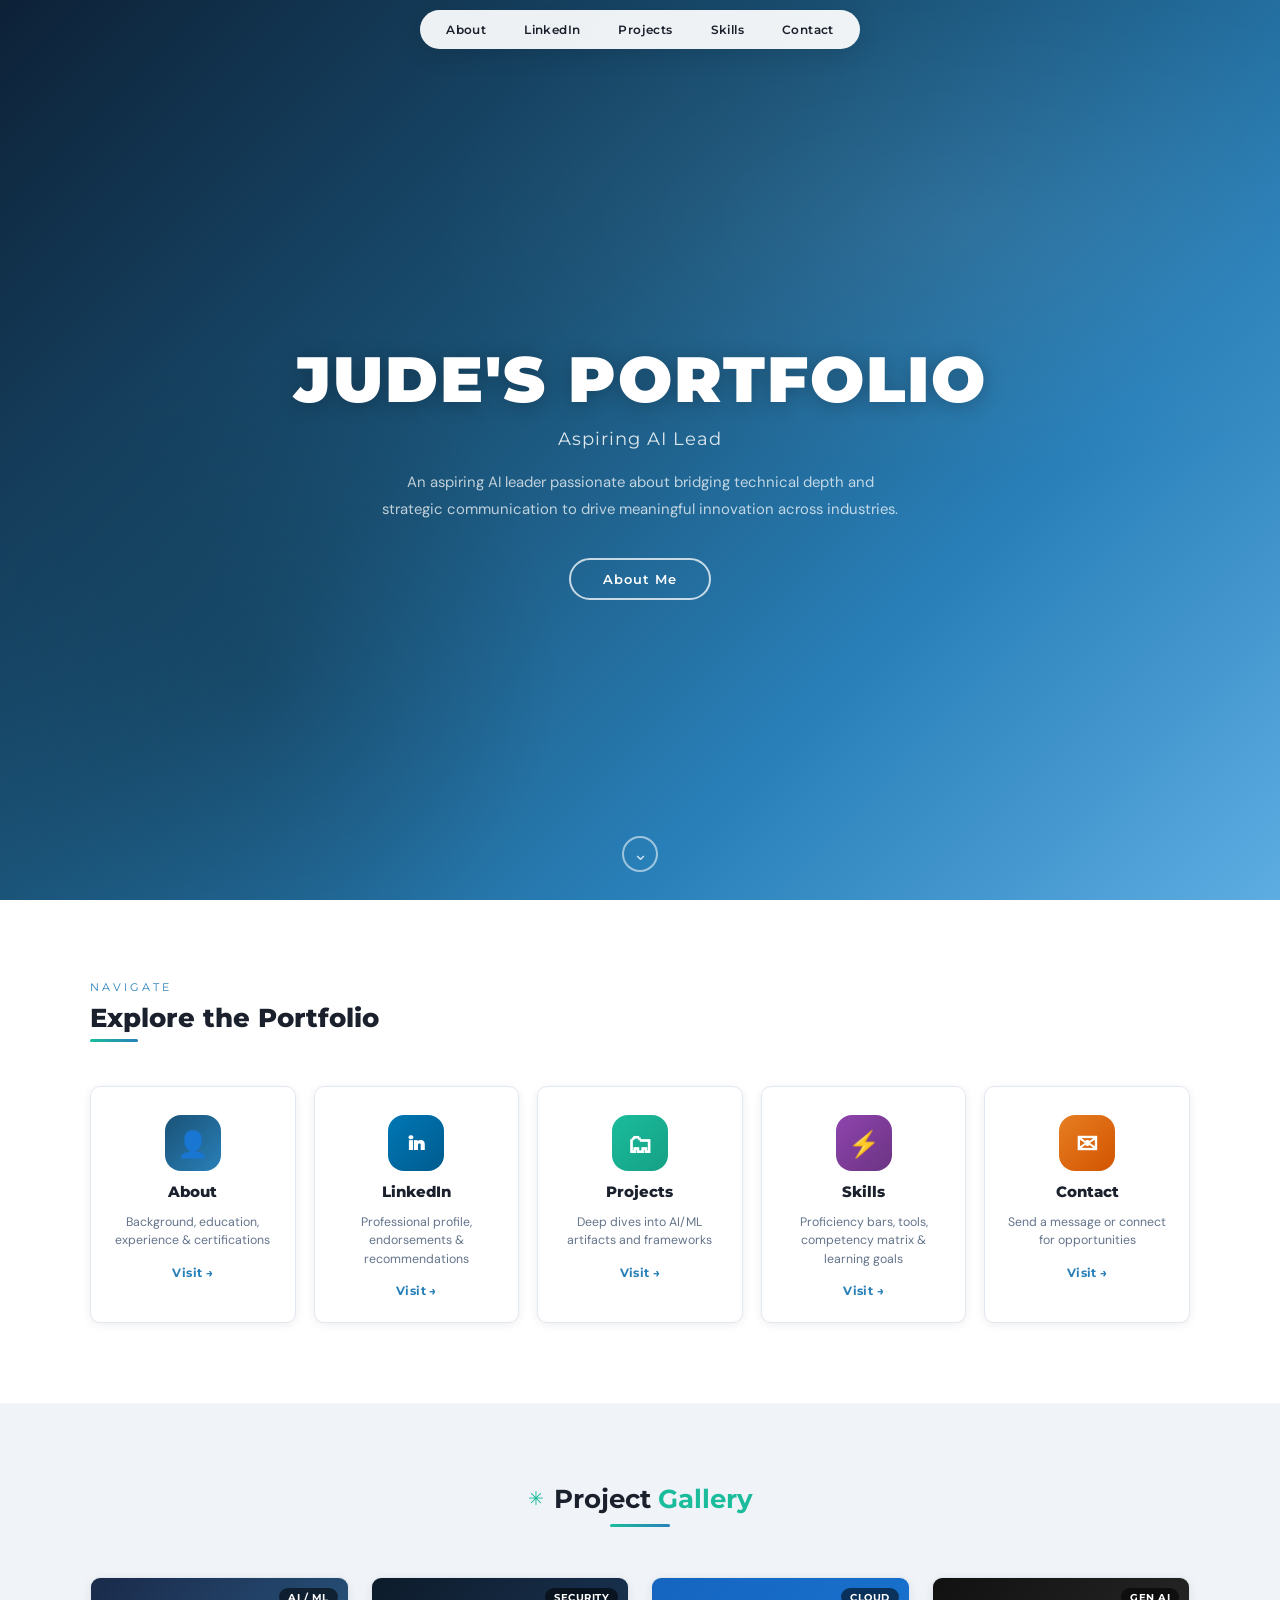
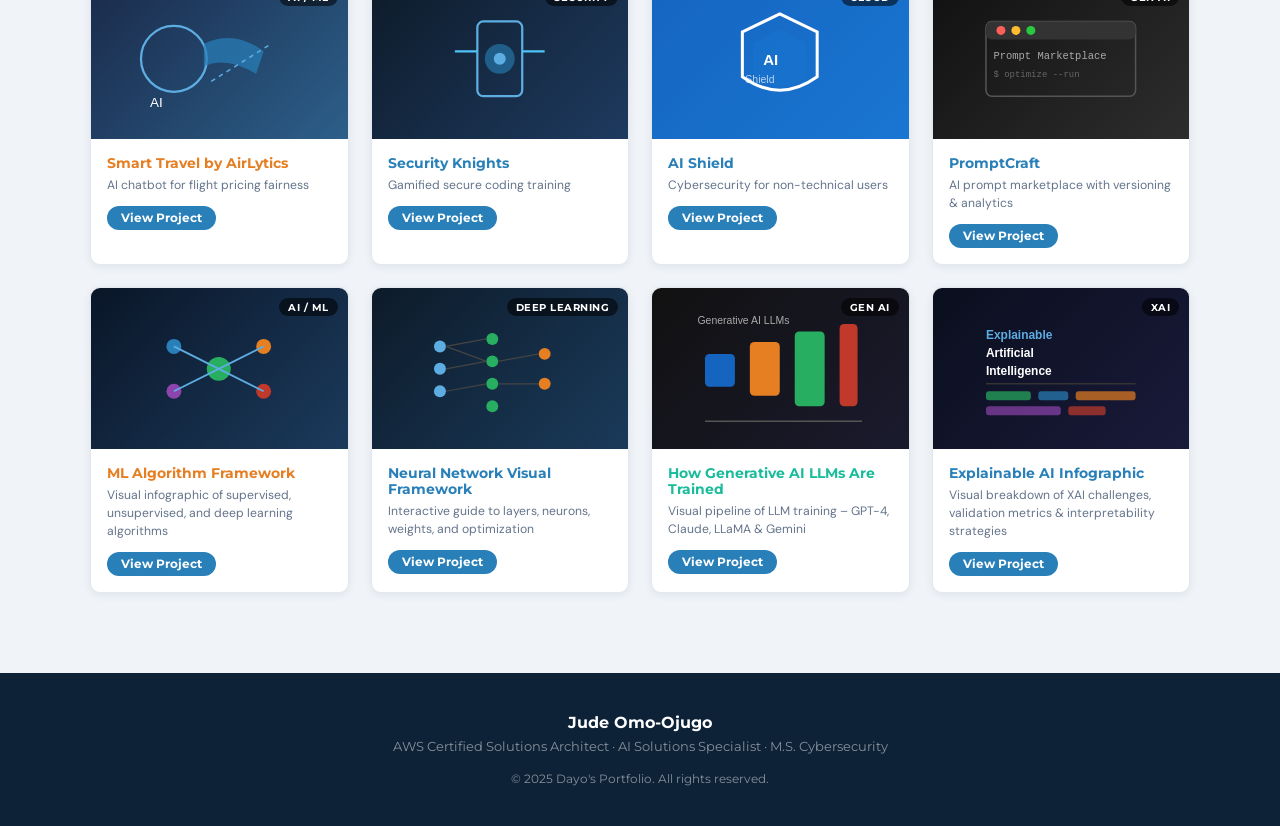
==== index.html @ 9f9b5239 "Rename index(1).html to index.html" ====
<!DOCTYPE html>
<html lang="en">
<head>
  <meta charset="UTF-8">
  <meta name="viewport" content="width=device-width, initial-scale=1.0">
  <title>Jude's Portfolio | Aspiring AI Lead</title>
  <link href="https://fonts.googleapis.com/css2?family=Montserrat:wght@400;600;700;900&family=DM+Sans:wght@300;400;500&display=swap" rel="stylesheet">
  <style>
    *, *::before, *::after { box-sizing: border-box; margin: 0; padding: 0; }

    :root {
      --blue-dark:   #0d2137;
      --blue-mid:    #1a5276;
      --blue-bright: #2980b9;
      --blue-light:  #5dade2;
      --green:       #1abc9c;
      --orange:      #e67e22;
      --text:        #1a202c;
      --muted:       #64748b;
      --bg:          #f0f3f7;
      --surface:     #ffffff;
      --border:      #e2e8f0;
      --radius:      10px;
      --shadow-sm:   0 2px 10px rgba(0,0,0,.07);
      --shadow-md:   0 8px 28px rgba(0,0,0,.11);
      --ease:        cubic-bezier(.4,0,.2,1);
      --font-d:      'Montserrat', sans-serif;
      --font-b:      'DM Sans', sans-serif;
    }

    html { scroll-behavior: smooth; }
    body { font-family: var(--font-b); color: var(--text); background: var(--surface); overflow-x: hidden; }
    a { text-decoration: none; color: inherit; }

    /* ── NAV ── */
    .site-nav {
      position: fixed; top: 0; left: 0; right: 0;
      z-index: 200;
      display: flex; justify-content: center;
      padding: 10px 20px;
    }
    .nav-pill {
      display: flex; gap: 2px;
      background: rgba(255,255,255,.93);
      border-radius: 40px;
      padding: 5px 8px;
      box-shadow: 0 4px 24px rgba(0,0,0,.13);
      backdrop-filter: blur(10px);
    }
    .nav-pill a {
      font-family: var(--font-d);
      font-size: .78rem; font-weight: 600; letter-spacing: .4px;
      color: var(--text);
      padding: 7px 18px; border-radius: 30px;
      transition: background .22s var(--ease), color .22s var(--ease);
    }
    .nav-pill a:hover, .nav-pill a.active {
      background: var(--blue-bright); color: #fff;
    }

    /* ── HERO ── */
    #hero {
      min-height: 100vh;
      background: linear-gradient(135deg, #0d2137 0%, #1a5276 40%, #2980b9 70%, #5dade2 100%);
      display: flex; flex-direction: column;
      align-items: center; justify-content: center;
      text-align: center;
      padding: 120px 24px 80px;
      position: relative; overflow: hidden;
    }
    #hero::before {
      content: '';
      position: absolute; inset: 0;
      background:
        radial-gradient(ellipse 60% 40% at 75% 25%, rgba(255,255,255,.06) 0%, transparent 70%),
        radial-gradient(ellipse 40% 60% at 20% 75%, rgba(0,0,0,.15) 0%, transparent 60%);
      pointer-events: none;
    }
    .hero-inner { position: relative; z-index: 1; max-width: 700px; }
    .hero-title {
      font-family: var(--font-d); font-weight: 900;
      font-size: clamp(2.4rem, 6vw, 4rem);
      color: #fff; letter-spacing: 2px; text-transform: uppercase;
      margin-bottom: 10px;
      text-shadow: 0 2px 20px rgba(0,0,0,.25);
    }
    .hero-sub {
      font-family: var(--font-d); font-size: 1.1rem; font-weight: 400;
      color: rgba(255,255,255,.85); letter-spacing: 1px; margin-bottom: 20px;
    }
    .hero-desc {
      font-size: .93rem; color: rgba(255,255,255,.72);
      line-height: 1.75; max-width: 520px; margin: 0 auto 36px;
    }
    .btn-hero {
      display: inline-block;
      padding: 11px 32px;
      border: 2px solid rgba(255,255,255,.75); border-radius: 30px;
      color: #fff; font-family: var(--font-d); font-size: .84rem; font-weight: 600;
      letter-spacing: 1px;
      transition: background .25s var(--ease);
    }
    .btn-hero:hover { background: rgba(255,255,255,.18); }
    .scroll-arrow {
      position: absolute; bottom: 28px; left: 50%; transform: translateX(-50%);
      width: 36px; height: 36px;
      border: 2px solid rgba(255,255,255,.55); border-radius: 50%;
      display: flex; align-items: center; justify-content: center;
      color: rgba(255,255,255,.75); font-size: 1.1rem;
      animation: bounce 2s infinite;
    }
    @keyframes bounce {
      0%,100% { transform: translateX(-50%) translateY(0); }
      50%      { transform: translateX(-50%) translateY(6px); }
    }

    /* ── PAGES SECTION ── */
    #pages { background: #fff; padding: 80px 40px; }
    .section-inner { max-width: 1100px; margin: 0 auto; }
    .sec-eyebrow {
      font-family: var(--font-d); font-size: .7rem; letter-spacing: 3px;
      text-transform: uppercase; color: var(--blue-bright); margin-bottom: 8px;
    }
    .sec-title {
      font-family: var(--font-d); font-size: 1.6rem; font-weight: 800;
      color: var(--text); margin-bottom: 6px;
    }
    .sec-rule {
      width: 48px; height: 3px; border-radius: 2px;
      background: linear-gradient(90deg, var(--green), var(--blue-bright));
      margin-bottom: 44px;
    }

    .pages-grid {
      display: grid;
      grid-template-columns: repeat(5, 1fr);
      gap: 18px;
    }
    .page-card {
      border: 1px solid var(--border);
      border-radius: var(--radius);
      padding: 28px 20px 24px;
      text-align: center;
      background: var(--surface);
      box-shadow: var(--shadow-sm);
      display: flex; flex-direction: column; align-items: center; gap: 12px;
      transition: transform .25s var(--ease), box-shadow .25s var(--ease), border-color .25s;
    }
    .page-card:hover {
      transform: translateY(-6px);
      box-shadow: var(--shadow-md);
      border-color: var(--blue-light);
    }
    .page-icon {
      width: 56px; height: 56px; border-radius: 16px;
      display: flex; align-items: center; justify-content: center;
      font-size: 1.6rem; font-family: var(--font-d); font-weight: 900;
      color: #fff;
    }
    .page-card h3 {
      font-family: var(--font-d); font-size: .92rem; font-weight: 800; color: var(--text);
    }
    .page-card p { font-size: .77rem; color: var(--muted); line-height: 1.5; }
    .page-arrow {
      font-family: var(--font-d); font-size: .74rem; font-weight: 700;
      color: var(--blue-bright); letter-spacing: .4px;
      margin-top: 4px;
    }

    /* ── GALLERY SECTION ── */
    #gallery { background: var(--bg); padding: 80px 40px; }

    .gallery-label {
      display: flex; align-items: center; gap: 10px;
      justify-content: center; margin-bottom: 10px;
    }
    .gallery-icon { color: var(--green); font-size: 1.2rem; }
    .gallery-label h2 {
      font-family: var(--font-d); font-size: 1.6rem; font-weight: 700; color: var(--text);
    }
    .gallery-label h2 em { color: var(--green); font-style: normal; }
    .gallery-rule {
      width: 60px; height: 3px; border-radius: 2px;
      background: linear-gradient(90deg, var(--green), var(--blue-bright));
      margin: 10px auto 50px;
    }

    .proj-grid {
      display: grid;
      grid-template-columns: repeat(4, 1fr);
      gap: 22px;
    }
    .proj-card {
      background: var(--surface);
      border-radius: var(--radius);
      overflow: hidden;
      border: 1px solid var(--border);
      box-shadow: var(--shadow-sm);
      display: block;
      transition: transform .25s var(--ease), box-shadow .25s var(--ease);
    }
    .proj-card:hover { transform: translateY(-5px); box-shadow: var(--shadow-md); }

    .proj-thumb {
      aspect-ratio: 16/10;
      display: flex; align-items: center; justify-content: center;
      position: relative; overflow: hidden;
    }
    .proj-thumb img { width: 100%; height: 100%; object-fit: cover; }
    .proj-badge {
      position: absolute; top: 10px; right: 10px;
      font-family: var(--font-d); font-size: .62rem; font-weight: 700;
      letter-spacing: .5px; text-transform: uppercase;
      background: rgba(0,0,0,.55); color: #fff;
      padding: 3px 9px; border-radius: 20px;
      backdrop-filter: blur(4px);
    }
    .proj-body { padding: 16px; }
    .proj-name {
      font-family: var(--font-d); font-size: .87rem; font-weight: 700; margin-bottom: 5px;
    }
    .proj-name.orange { color: var(--orange); }
    .proj-name.blue   { color: var(--blue-bright); }
    .proj-name.green  { color: var(--green); }
    .proj-desc { font-size: .76rem; color: var(--muted); line-height: 1.5; margin-bottom: 12px; }
    .proj-btn {
      display: inline-block;
      font-family: var(--font-d); font-size: .72rem; font-weight: 700;
      color: #fff; background: var(--blue-bright);
      padding: 5px 14px; border-radius: 20px;
      transition: background .2s;
    }
    .proj-btn:hover { background: var(--blue-mid); }

    /* ── FOOTER ── */
    footer {
      background: var(--blue-dark); color: rgba(255,255,255,.5);
      text-align: center; padding: 40px 20px;
      font-family: var(--font-d); font-size: .82rem;
    }
    footer strong { color: #fff; display: block; font-size: 1rem; margin-bottom: 6px; }

    /* ── RESPONSIVE ── */
    @media (max-width: 960px) {
      .pages-grid { grid-template-columns: repeat(3, 1fr); }
      .proj-grid  { grid-template-columns: repeat(2, 1fr); }
    }
    @media (max-width: 620px) {
      .pages-grid { grid-template-columns: repeat(2, 1fr); }
    }
  </style>
</head>
<body>

<!-- ═══════════════════════════════════════
     NAVIGATION
════════════════════════════════════════ -->
<nav class="site-nav">
  <div class="nav-pill">
    <a href="about.html">About</a>
    <a href="linkedin.html">LinkedIn</a>
    <a href="projects.html">Projects</a>
    <a href="skills.html">Skills</a>
    <a href="contact.html">Contact</a>
  </div>
</nav>

<!-- ═══════════════════════════════════════
     HERO
════════════════════════════════════════ -->
<section id="hero">
  <div class="hero-inner">
    <h1 class="hero-title">Jude's Portfolio</h1>
    <p class="hero-sub">Aspiring AI Lead</p>
    <p class="hero-desc">An aspiring AI leader passionate about bridging technical depth and strategic communication to drive meaningful innovation across industries.</p>
    <a href="about.html" class="btn-hero">About Me</a>
  </div>
  <a href="#pages" class="scroll-arrow">&#8964;</a>
</section>

<!-- ═══════════════════════════════════════
     SITE PAGES  (5 hrefs)
════════════════════════════════════════ -->
<section id="pages">
  <div class="section-inner">
    <div class="sec-eyebrow">Navigate</div>
    <h2 class="sec-title">Explore the Portfolio</h2>
    <div class="sec-rule"></div>

    <div class="pages-grid">

      <a href="about.html" class="page-card">
        <div class="page-icon" style="background:linear-gradient(135deg,#1a5276,#2980b9);">👤</div>
        <h3>About</h3>
        <p>Background, education, experience &amp; certifications</p>
        <span class="page-arrow">Visit →</span>
      </a>

      <a href="linkedin.html" class="page-card">
        <div class="page-icon" style="background:linear-gradient(135deg,#0077b5,#005b8e); font-size:1.1rem; letter-spacing:-1px;">in</div>
        <h3>LinkedIn</h3>
        <p>Professional profile, endorsements &amp; recommendations</p>
        <span class="page-arrow">Visit →</span>
      </a>

      <a href="projects.html" class="page-card">
        <div class="page-icon" style="background:linear-gradient(135deg,#1abc9c,#16a085);">🗂</div>
        <h3>Projects</h3>
        <p>Deep dives into AI/ML artifacts and frameworks</p>
        <span class="page-arrow">Visit →</span>
      </a>

      <a href="skills.html" class="page-card">
        <div class="page-icon" style="background:linear-gradient(135deg,#8e44ad,#6c3483);">⚡</div>
        <h3>Skills</h3>
        <p>Proficiency bars, tools, competency matrix &amp; learning goals</p>
        <span class="page-arrow">Visit →</span>
      </a>

      <a href="contact.html" class="page-card">
        <div class="page-icon" style="background:linear-gradient(135deg,#e67e22,#d35400);">✉</div>
        <h3>Contact</h3>
        <p>Send a message or connect for opportunities</p>
        <span class="page-arrow">Visit →</span>
      </a>

    </div>
  </div>
</section>

<!-- ═══════════════════════════════════════
     PROJECT GALLERY  (8 hrefs)
════════════════════════════════════════ -->
<section id="gallery">
  <div class="section-inner">

    <div class="gallery-label">
      <span class="gallery-icon">✳</span>
      <h2>Project <em>Gallery</em></h2>
    </div>
    <div class="gallery-rule"></div>

    <div class="proj-grid">

      <!-- ① Smart Travel by AirLytics -->
      <a href="projects.html#airlytics" class="proj-card">
        <div class="proj-thumb" style="background:linear-gradient(135deg,#1a2a4a,#2c5f8a);">
          <svg viewBox="0 0 120 80" width="70%" xmlns="http://www.w3.org/2000/svg">
            <circle cx="30" cy="40" r="22" fill="none" stroke="#5dade2" stroke-width="1.5"/>
            <path d="M50 30 Q70 20 90 35 L85 50 Q65 38 50 45Z" fill="#2980b9" opacity=".7"/>
            <text x="14" y="72" font-size="9" fill="#fff" font-family="sans-serif">AI</text>
            <line x1="55" y1="55" x2="95" y2="30" stroke="#5dade2" stroke-width="1" stroke-dasharray="3"/>
          </svg>
          <span class="proj-badge">AI / ML</span>
        </div>
        <div class="proj-body">
          <div class="proj-name orange">Smart Travel by AirLytics</div>
          <div class="proj-desc">AI chatbot for flight pricing fairness</div>
          <span class="proj-btn">View Project</span>
        </div>
      </a>

      <!-- ② Security Knights -->
      <a href="projects.html#security" class="proj-card">
        <div class="proj-thumb" style="background:linear-gradient(135deg,#0d1b2a,#1e3a5f);">
          <svg viewBox="0 0 120 80" width="70%" xmlns="http://www.w3.org/2000/svg">
            <rect x="45" y="15" width="30" height="50" rx="4" fill="none" stroke="#5dade2" stroke-width="1.5"/>
            <circle cx="60" cy="40" r="10" fill="#2980b9" opacity=".6"/>
            <path d="M30 35 L45 35 M75 35 L90 35" stroke="#4fc3f7" stroke-width="1.5"/>
            <circle cx="60" cy="40" r="4" fill="#5dade2"/>
          </svg>
          <span class="proj-badge">Security</span>
        </div>
        <div class="proj-body">
          <div class="proj-name blue">Security Knights</div>
          <div class="proj-desc">Gamified secure coding training</div>
          <span class="proj-btn">View Project</span>
        </div>
      </a>

      <!-- ③ AI Shield -->
      <a href="projects.html#aishield" class="proj-card">
        <div class="proj-thumb" style="background:linear-gradient(135deg,#1565c0,#1976d2);">
          <svg viewBox="0 0 120 80" width="70%" xmlns="http://www.w3.org/2000/svg">
            <path d="M60 10 L85 22 L85 52 Q60 70 35 52 L35 22Z" fill="none" stroke="#fff" stroke-width="2"/>
            <path d="M60 20 L78 30 L78 52 Q60 64 42 52 L42 30Z" fill="#1976d2" opacity=".5"/>
            <text x="49" y="44" font-size="10" fill="#fff" font-weight="bold" font-family="sans-serif">AI</text>
            <text x="37" y="56" font-size="7" fill="rgba(255,255,255,.7)" font-family="sans-serif">Shield</text>
          </svg>
          <span class="proj-badge">Cloud</span>
        </div>
        <div class="proj-body">
          <div class="proj-name blue">AI Shield</div>
          <div class="proj-desc">Cybersecurity for non-technical users</div>
          <span class="proj-btn">View Project</span>
        </div>
      </a>

      <!-- ④ PromptCraft -->
      <a href="projects.html#promptcraft" class="proj-card">
        <div class="proj-thumb" style="background:linear-gradient(135deg,#111,#2d2d2d);">
          <svg viewBox="0 0 120 80" width="70%" xmlns="http://www.w3.org/2000/svg">
            <rect x="10" y="15" width="100" height="50" rx="4" fill="none" stroke="#555" stroke-width="1"/>
            <rect x="10" y="15" width="100" height="12" rx="4" fill="#333"/>
            <circle cx="20" cy="21" r="3" fill="#ff5f57"/>
            <circle cx="30" cy="21" r="3" fill="#febc2e"/>
            <circle cx="40" cy="21" r="3" fill="#28c840"/>
            <text x="15" y="40" font-size="7" fill="#aaa" font-family="monospace">Prompt Marketplace</text>
            <text x="15" y="52" font-size="6" fill="#666" font-family="monospace">$ optimize --run</text>
          </svg>
          <span class="proj-badge">Gen AI</span>
        </div>
        <div class="proj-body">
          <div class="proj-name blue">PromptCraft</div>
          <div class="proj-desc">AI prompt marketplace with versioning &amp; analytics</div>
          <span class="proj-btn">View Project</span>
        </div>
      </a>

      <!-- ⑤ ML Algorithm Framework -->
      <a href="projects.html#project1" class="proj-card">
        <div class="proj-thumb" style="background:linear-gradient(135deg,#0a1628,#1b3a5c);">
          <svg viewBox="0 0 120 80" width="70%" xmlns="http://www.w3.org/2000/svg">
            <circle cx="60" cy="40" r="8" fill="#27ae60"/>
            <circle cx="30" cy="25" r="5" fill="#2980b9"/>
            <circle cx="90" cy="25" r="5" fill="#e67e22"/>
            <circle cx="30" cy="55" r="5" fill="#8e44ad"/>
            <circle cx="90" cy="55" r="5" fill="#c0392b"/>
            <line x1="60" y1="40" x2="30" y2="25" stroke="#5dade2" stroke-width="1.2"/>
            <line x1="60" y1="40" x2="90" y2="25" stroke="#5dade2" stroke-width="1.2"/>
            <line x1="60" y1="40" x2="30" y2="55" stroke="#5dade2" stroke-width="1.2"/>
            <line x1="60" y1="40" x2="90" y2="55" stroke="#5dade2" stroke-width="1.2"/>
          </svg>
          <span class="proj-badge">AI / ML</span>
        </div>
        <div class="proj-body">
          <div class="proj-name orange">ML Algorithm Framework</div>
          <div class="proj-desc">Visual infographic of supervised, unsupervised, and deep learning algorithms</div>
          <span class="proj-btn">View Project</span>
        </div>
      </a>

      <!-- ⑥ Neural Network Visual Framework -->
      <a href="projects.html#project2" class="proj-card">
        <div class="proj-thumb" style="background:linear-gradient(135deg,#0d1b2a,#1a3a5a);">
          <svg viewBox="0 0 120 80" width="70%" xmlns="http://www.w3.org/2000/svg">
            <circle cx="20" cy="25" r="4" fill="#5dade2"/>
            <circle cx="20" cy="40" r="4" fill="#5dade2"/>
            <circle cx="20" cy="55" r="4" fill="#5dade2"/>
            <circle cx="55" cy="20" r="4" fill="#27ae60"/>
            <circle cx="55" cy="35" r="4" fill="#27ae60"/>
            <circle cx="55" cy="50" r="4" fill="#27ae60"/>
            <circle cx="55" cy="65" r="4" fill="#27ae60"/>
            <circle cx="90" cy="30" r="4" fill="#e67e22"/>
            <circle cx="90" cy="50" r="4" fill="#e67e22"/>
            <line x1="24" y1="25" x2="51" y2="20" stroke="#444" stroke-width=".8"/>
            <line x1="24" y1="25" x2="51" y2="35" stroke="#444" stroke-width=".8"/>
            <line x1="24" y1="40" x2="51" y2="35" stroke="#444" stroke-width=".8"/>
            <line x1="24" y1="55" x2="51" y2="50" stroke="#444" stroke-width=".8"/>
            <line x1="59" y1="35" x2="86" y2="30" stroke="#444" stroke-width=".8"/>
            <line x1="59" y1="50" x2="86" y2="50" stroke="#444" stroke-width=".8"/>
          </svg>
          <span class="proj-badge">Deep Learning</span>
        </div>
        <div class="proj-body">
          <div class="proj-name blue">Neural Network Visual Framework</div>
          <div class="proj-desc">Interactive guide to layers, neurons, weights, and optimization</div>
          <span class="proj-btn">View Project</span>
        </div>
      </a>

      <!-- ⑦ How Generative AI LLMs Are Trained -->
      <a href="projects.html#project3" class="proj-card">
        <div class="proj-thumb" style="background:linear-gradient(135deg,#111,#1a1a2e);">
          <svg viewBox="0 0 120 80" width="70%" xmlns="http://www.w3.org/2000/svg">
            <rect x="10" y="30" width="20" height="22" rx="3" fill="#1565c0"/>
            <rect x="40" y="22" width="20" height="36" rx="3" fill="#e67e22"/>
            <rect x="70" y="15" width="20" height="50" rx="3" fill="#27ae60"/>
            <rect x="100" y="10" width="12" height="55" rx="3" fill="#c0392b"/>
            <line x1="10" y1="75" x2="115" y2="75" stroke="#555" stroke-width="1"/>
            <text x="5" y="10" font-size="7" fill="#aaa" font-family="sans-serif">Generative AI LLMs</text>
          </svg>
          <span class="proj-badge">Gen AI</span>
        </div>
        <div class="proj-body">
          <div class="proj-name green">How Generative AI LLMs Are Trained</div>
          <div class="proj-desc">Visual pipeline of LLM training – GPT-4, Claude, LLaMA &amp; Gemini</div>
          <span class="proj-btn">View Project</span>
        </div>
      </a>

      <!-- ⑧ Explainable AI Infographic -->
      <a href="projects.html#project4" class="proj-card">
        <div class="proj-thumb" style="background:linear-gradient(135deg,#0a0f1e,#1a1a3a);">
          <svg viewBox="0 0 120 80" width="70%" xmlns="http://www.w3.org/2000/svg">
            <text x="10" y="20" font-size="8" fill="#5dade2" font-family="sans-serif" font-weight="bold">Explainable</text>
            <text x="10" y="32" font-size="8" fill="#fff" font-family="sans-serif" font-weight="bold">Artificial</text>
            <text x="10" y="44" font-size="8" fill="#fff" font-family="sans-serif" font-weight="bold">Intelligence</text>
            <line x1="10" y1="50" x2="110" y2="50" stroke="#333" stroke-width="1"/>
            <rect x="10" y="55" width="30" height="6" rx="2" fill="#27ae60" opacity=".7"/>
            <rect x="45" y="55" width="20" height="6" rx="2" fill="#2980b9" opacity=".7"/>
            <rect x="70" y="55" width="40" height="6" rx="2" fill="#e67e22" opacity=".7"/>
            <rect x="10" y="65" width="50" height="6" rx="2" fill="#8e44ad" opacity=".7"/>
            <rect x="65" y="65" width="25" height="6" rx="2" fill="#c0392b" opacity=".7"/>
          </svg>
          <span class="proj-badge">XAI</span>
        </div>
        <div class="proj-body">
          <div class="proj-name blue">Explainable AI Infographic</div>
          <div class="proj-desc">Visual breakdown of XAI challenges, validation metrics &amp; interpretability strategies</div>
          <span class="proj-btn">View Project</span>
        </div>
      </a>

    </div><!-- /proj-grid -->
  </div>
</section>

<!-- ═══════════════════════════════════════
     FOOTER
════════════════════════════════════════ -->
<footer>
  <strong>Jude Omo-Ojugo</strong>
  AWS Certified Solutions Architect · AI Solutions Specialist · M.S. Cybersecurity
  <br><br>
  <span style="font-size:.74rem;">© 2025 Dayo's Portfolio. All rights reserved.</span>
</footer>

</body>
</html>
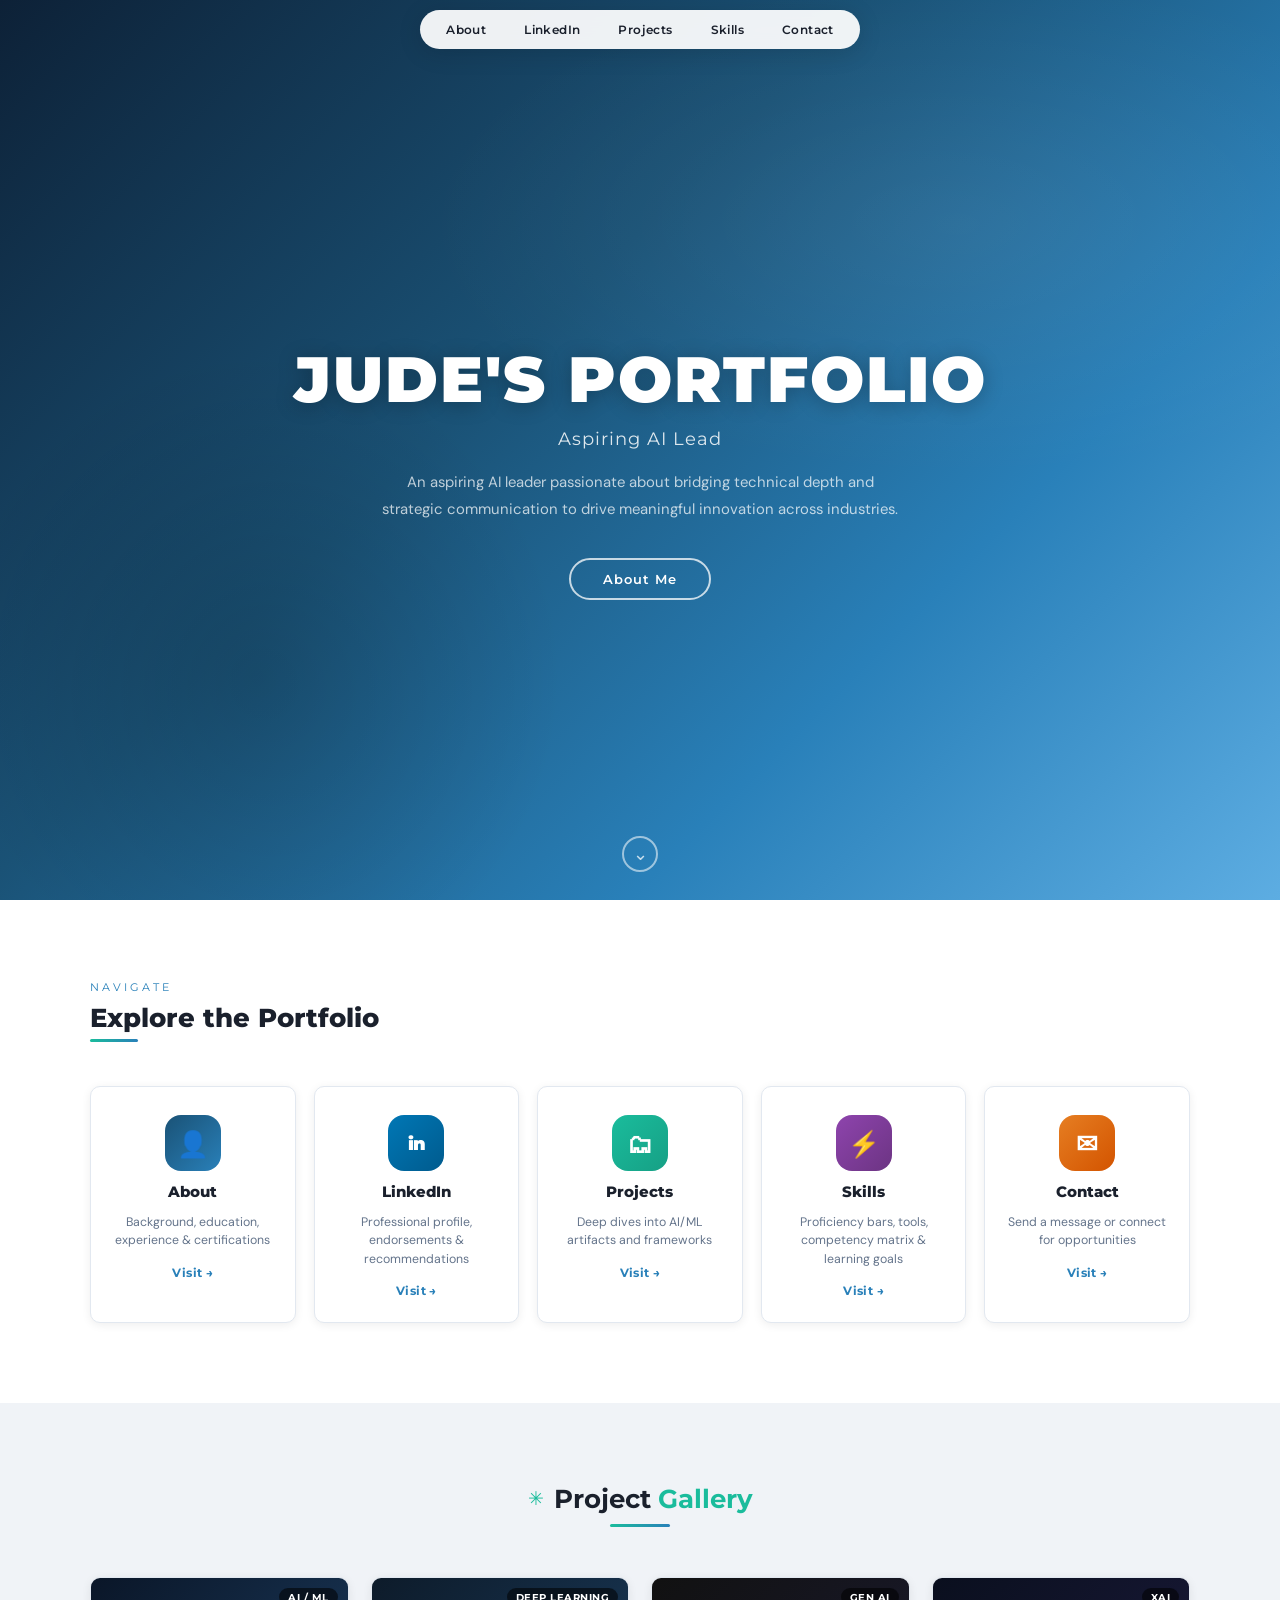
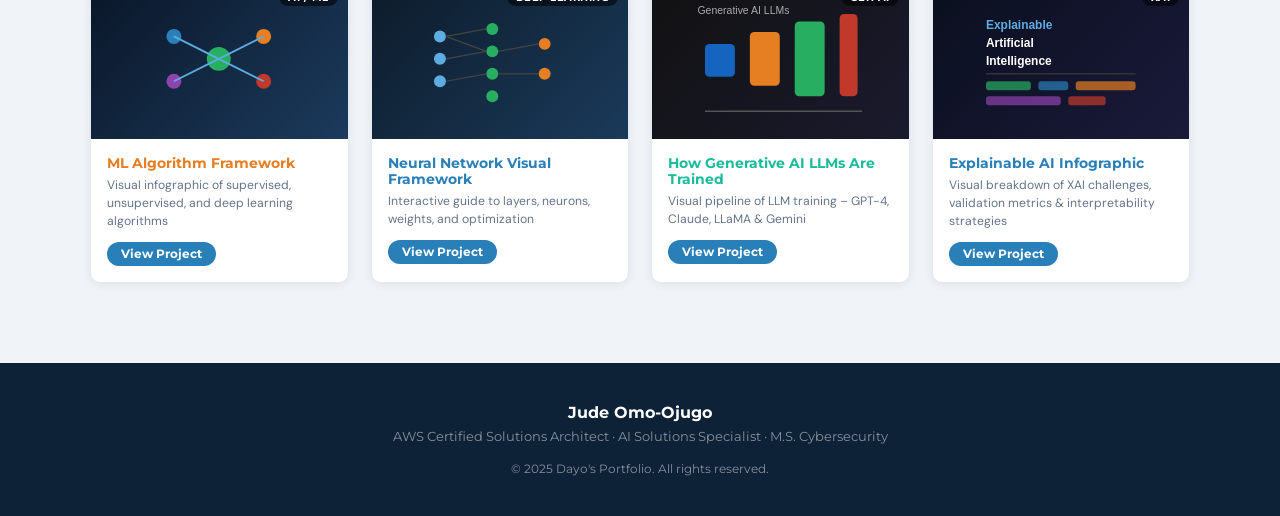
==== commit b2d82f24: "Update index.html" ====
--- a/index.html
+++ b/index.html
@@ -342,7 +342,7 @@
 
     <div class="proj-grid">
 
-      <!-- ① Smart Travel by AirLytics -->
+      <!-- 
       <a href="projects.html#airlytics" class="proj-card">
         <div class="proj-thumb" style="background:linear-gradient(135deg,#1a2a4a,#2c5f8a);">
           <svg viewBox="0 0 120 80" width="70%" xmlns="http://www.w3.org/2000/svg">
@@ -360,7 +360,7 @@
         </div>
       </a>
 
-      <!-- ② Security Knights -->
+     
       <a href="projects.html#security" class="proj-card">
         <div class="proj-thumb" style="background:linear-gradient(135deg,#0d1b2a,#1e3a5f);">
           <svg viewBox="0 0 120 80" width="70%" xmlns="http://www.w3.org/2000/svg">
@@ -378,7 +378,7 @@
         </div>
       </a>
 
-      <!-- ③ AI Shield -->
+      
       <a href="projects.html#aishield" class="proj-card">
         <div class="proj-thumb" style="background:linear-gradient(135deg,#1565c0,#1976d2);">
           <svg viewBox="0 0 120 80" width="70%" xmlns="http://www.w3.org/2000/svg">
@@ -396,7 +396,7 @@
         </div>
       </a>
 
-      <!-- ④ PromptCraft -->
+     
       <a href="projects.html#promptcraft" class="proj-card">
         <div class="proj-thumb" style="background:linear-gradient(135deg,#111,#2d2d2d);">
           <svg viewBox="0 0 120 80" width="70%" xmlns="http://www.w3.org/2000/svg">
@@ -417,7 +417,7 @@
         </div>
       </a>
 
-      <!-- ⑤ ML Algorithm Framework -->
+       -->
       <a href="projects.html#project1" class="proj-card">
         <div class="proj-thumb" style="background:linear-gradient(135deg,#0a1628,#1b3a5c);">
           <svg viewBox="0 0 120 80" width="70%" xmlns="http://www.w3.org/2000/svg">
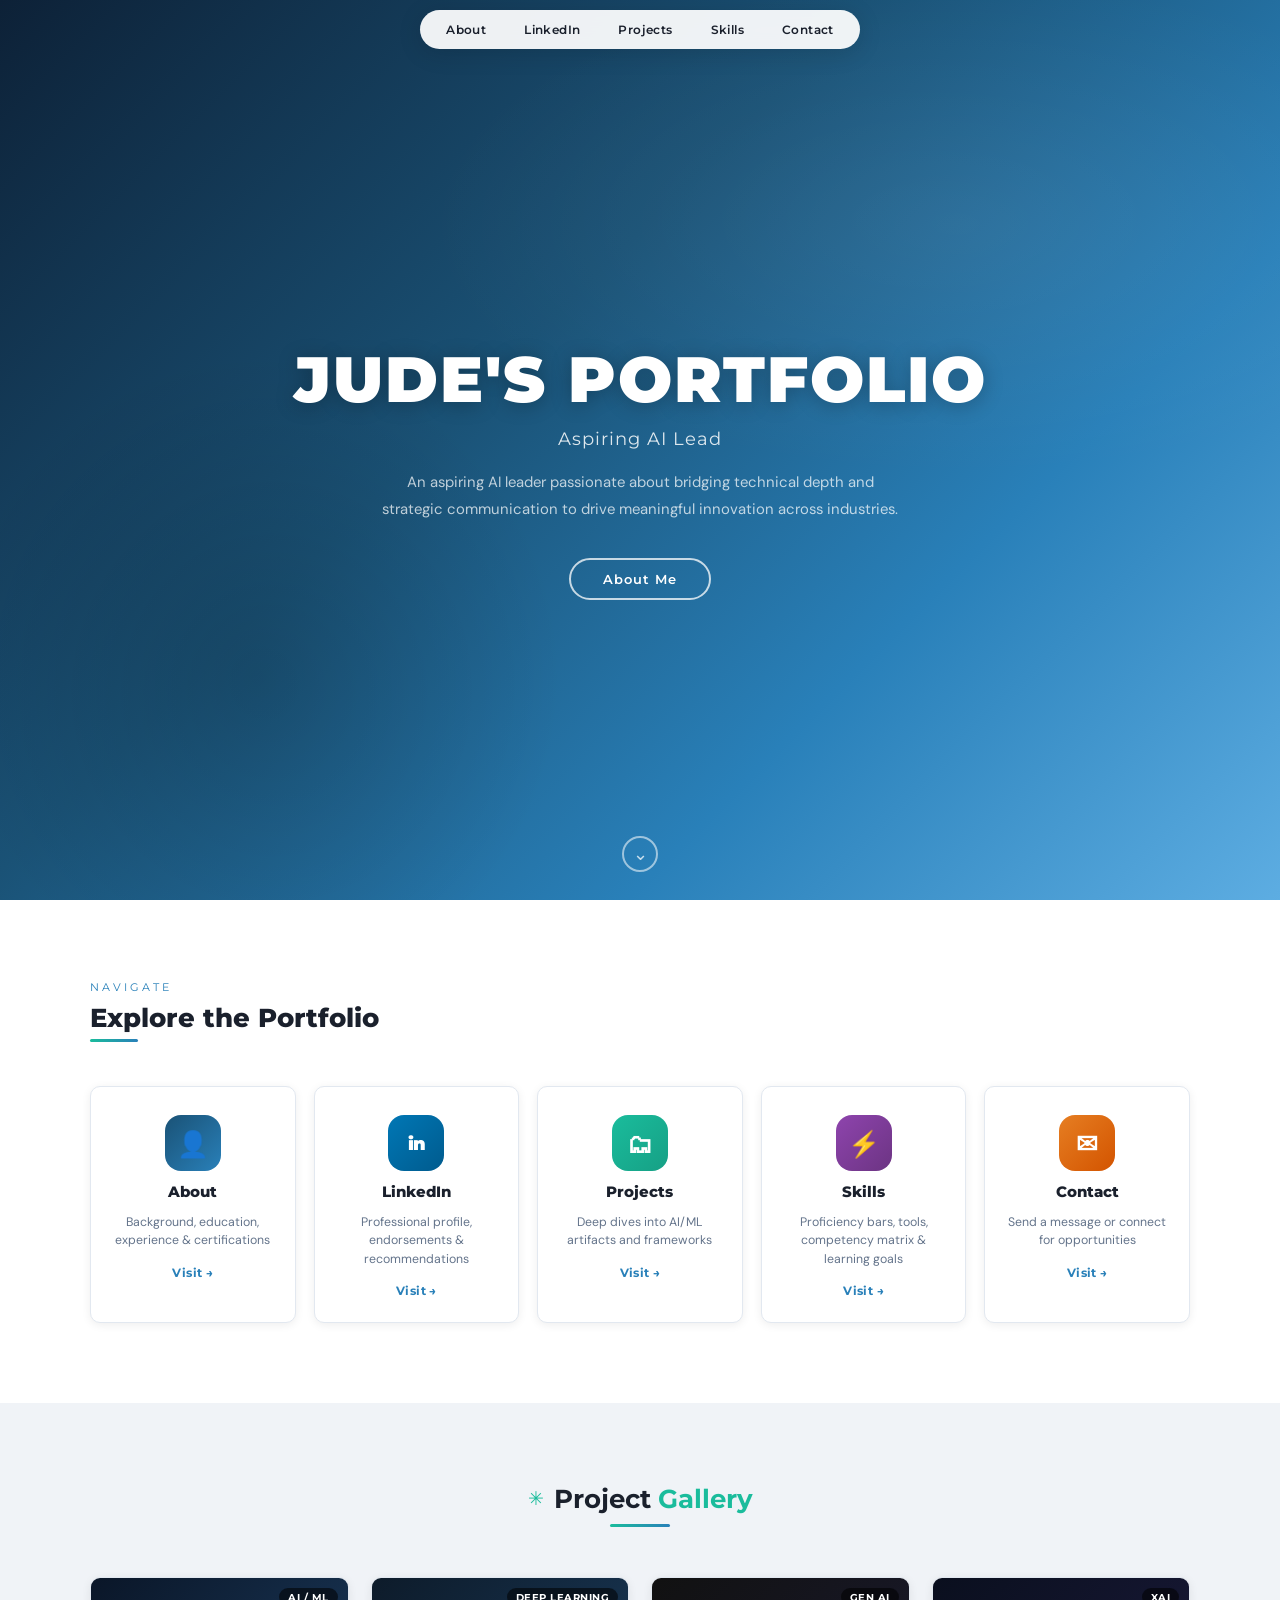
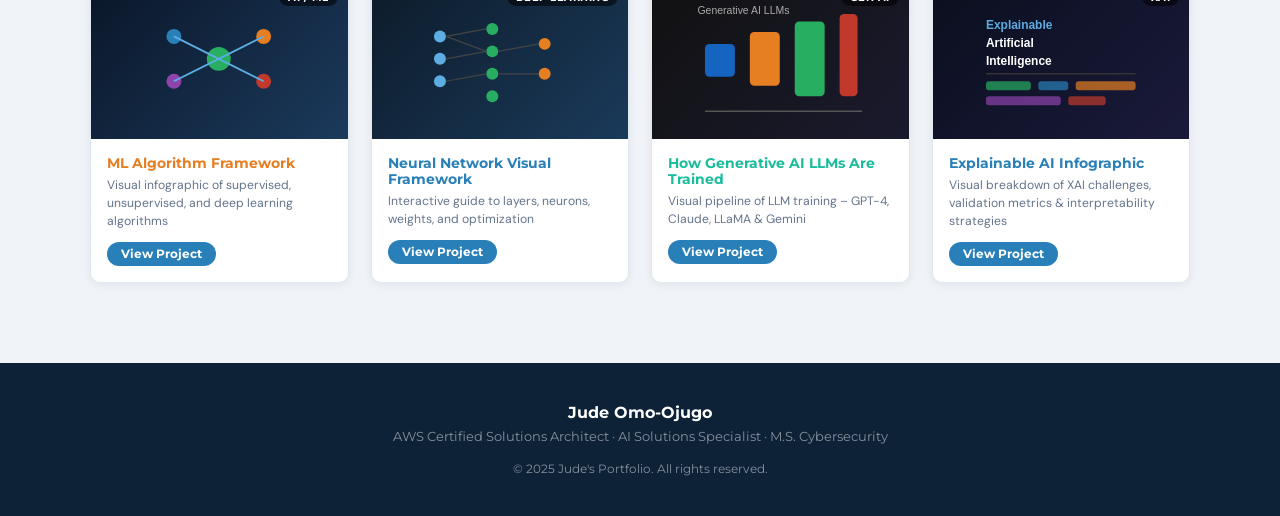
==== commit 581311c0: "Update footer copyright name from Dayo to Jude" ====
--- a/index.html
+++ b/index.html
@@ -523,7 +523,7 @@
   <strong>Jude Omo-Ojugo</strong>
   AWS Certified Solutions Architect · AI Solutions Specialist · M.S. Cybersecurity
   <br><br>
-  <span style="font-size:.74rem;">© 2025 Dayo's Portfolio. All rights reserved.</span>
+  <span style="font-size:.74rem;">© 2025 Jude's Portfolio. All rights reserved.</span>
 </footer>
 
 </body>
